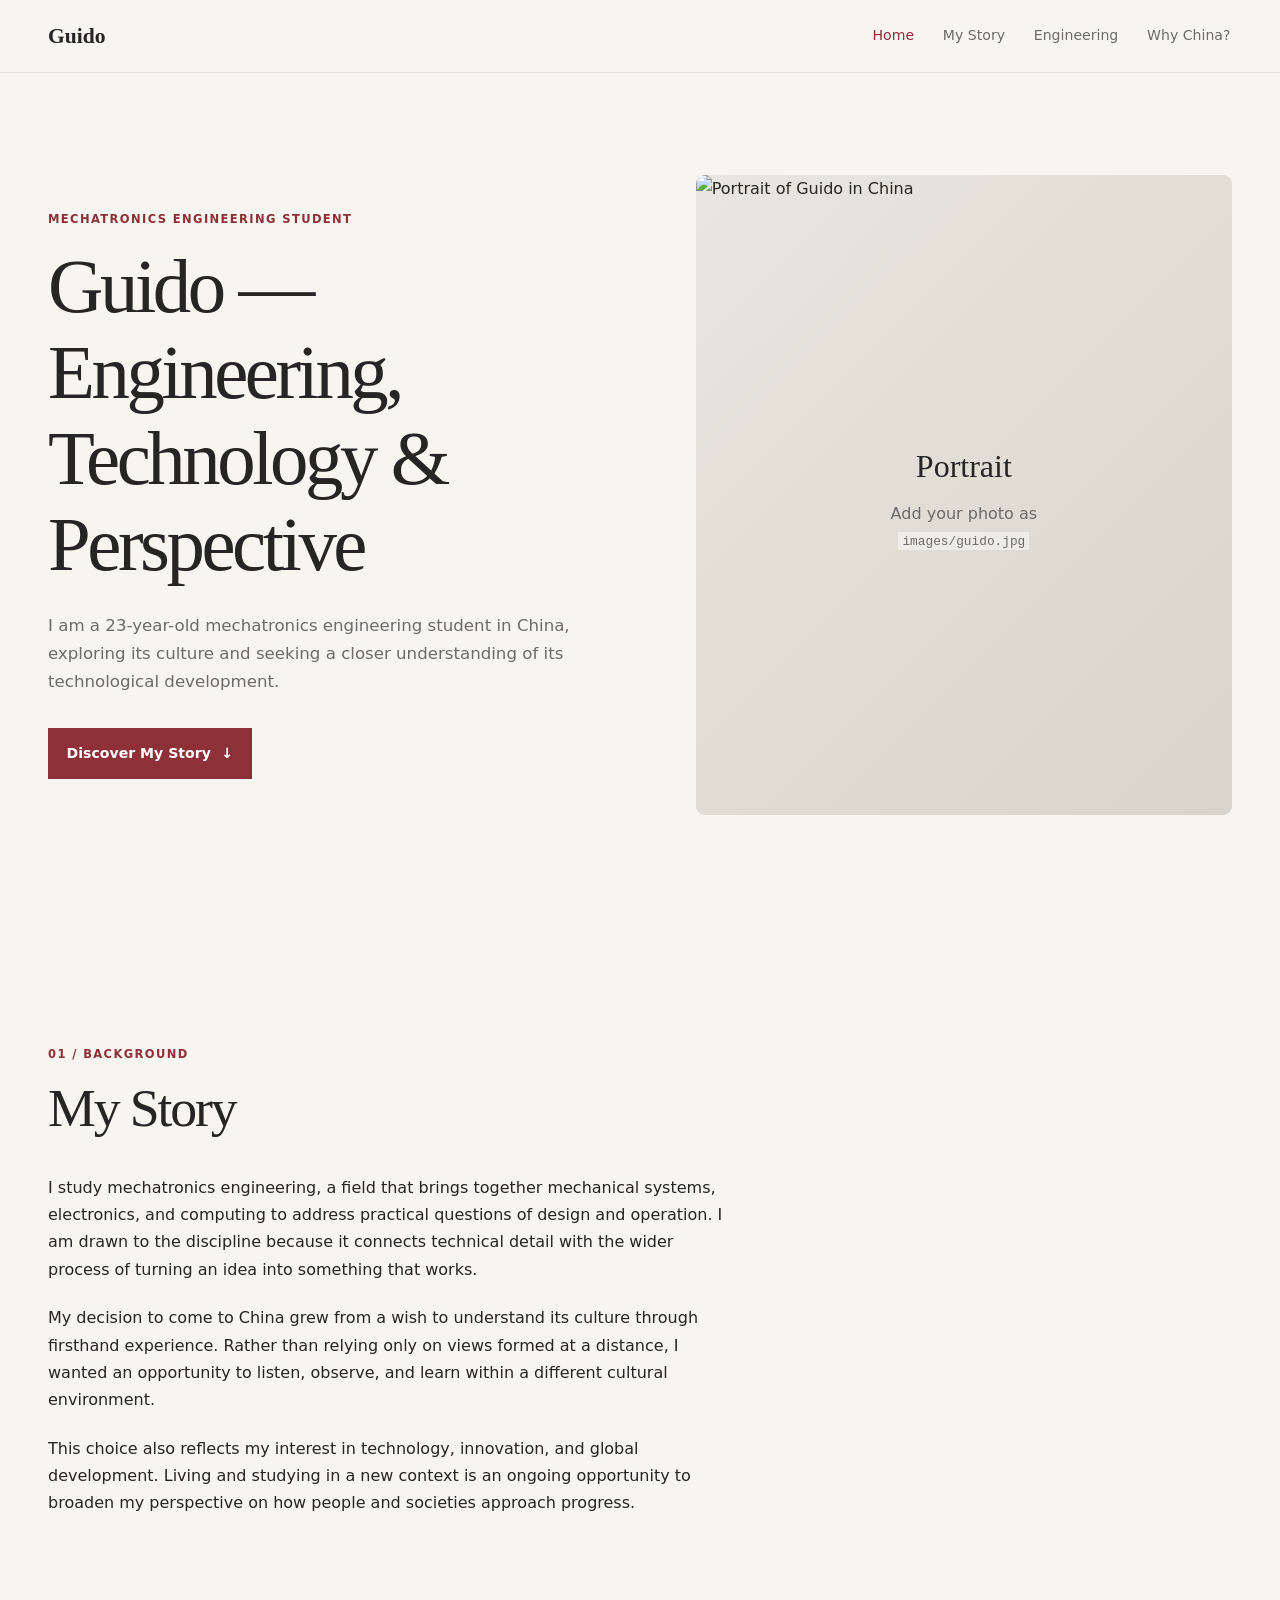
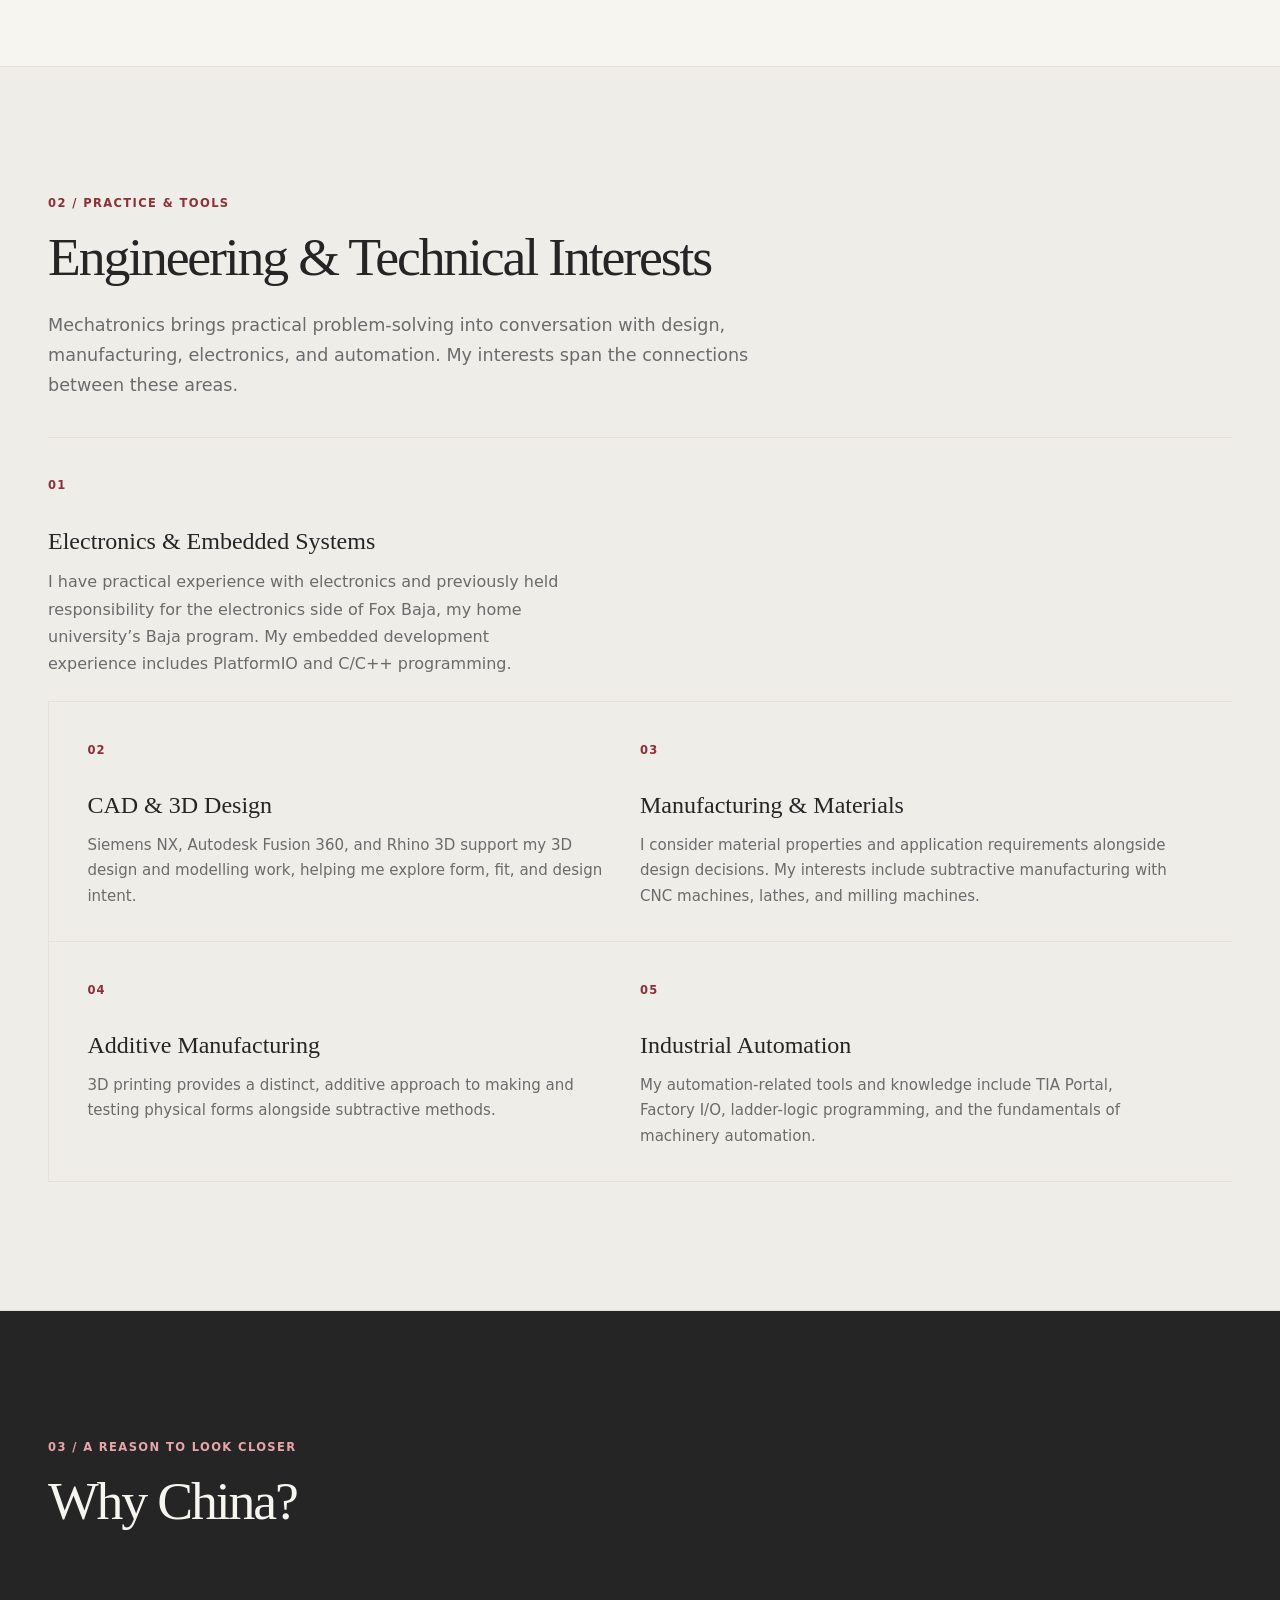
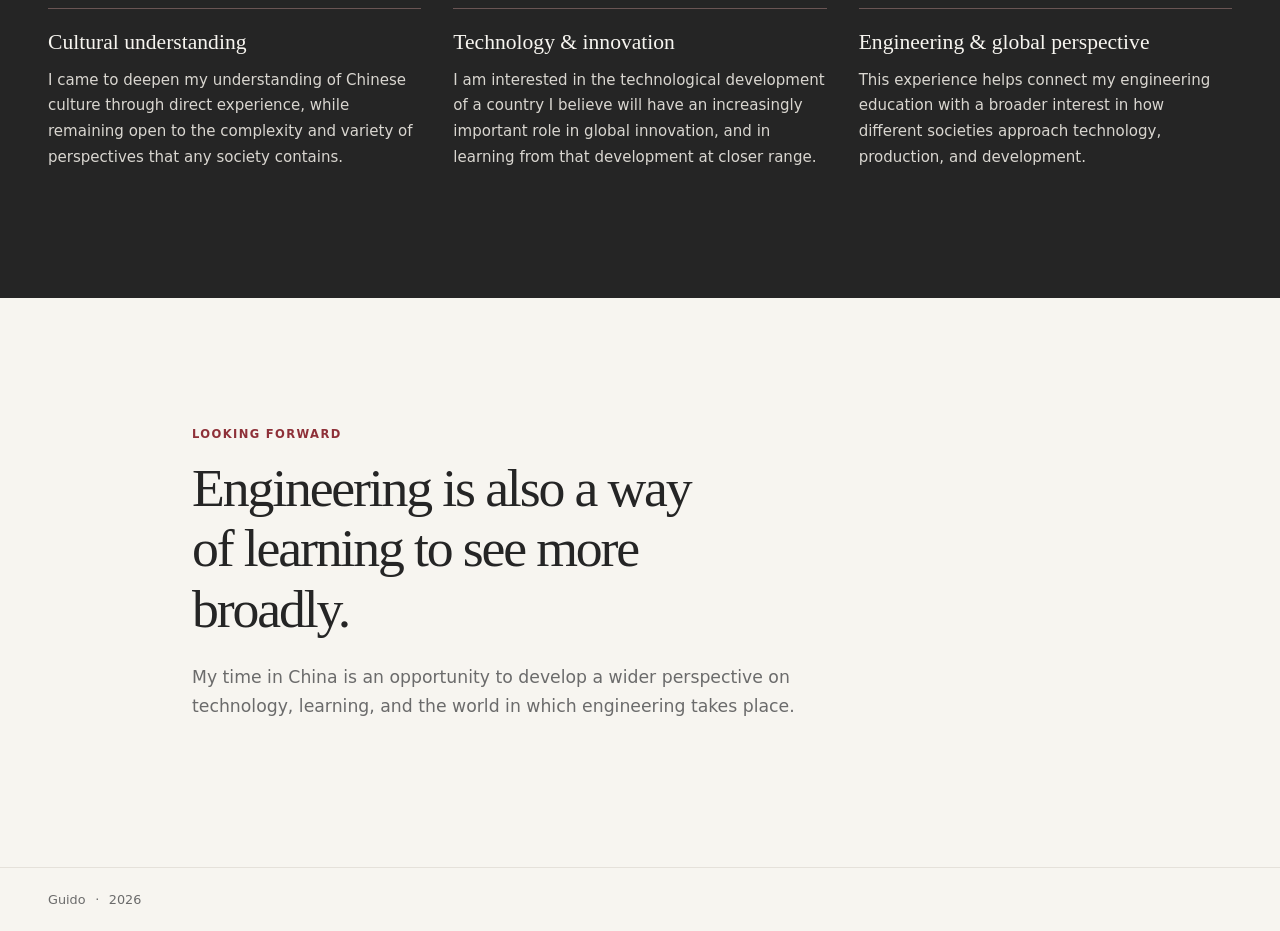
==== Complex/index.html @ f0634796 "adição do guiado" ====
<!doctype html>
<html lang="en">
  <head>
    <meta charset="UTF-8" />
    <meta name="viewport" content="width=device-width, initial-scale=1.0" />
    <meta name="description" content="Guido's personal website: engineering, technology, and perspective." />
    <title>Guido — Engineering, Technology &amp; Perspective</title>
    <link rel="stylesheet" href="style.css" />
  </head>
  <body>
    <a class="skip-link" href="#main-content">Skip to main content</a>

    <header class="site-header">
      <nav class="nav container" aria-label="Main navigation">
        <a class="brand" href="#home" aria-label="Guido — home">Guido</a>
        <button class="menu-toggle" type="button" aria-expanded="false" aria-controls="primary-menu">
          <span class="menu-toggle__label">Menu</span>
          <span class="menu-toggle__icon" aria-hidden="true"></span>
        </button>
        <ul class="nav-links" id="primary-menu">
          <li><a href="#home">Home</a></li>
          <li><a href="#my-story">My Story</a></li>
          <li><a href="#engineering">Engineering</a></li>
          <li><a href="#why-china">Why China?</a></li>
        </ul>
      </nav>
    </header>

    <main id="main-content">
      <section class="hero container" id="home" aria-labelledby="hero-title">
        <div class="hero__content">
          <p class="eyebrow">Mechatronics engineering student</p>
          <h1 id="hero-title">Guido — Engineering, Technology &amp; Perspective</h1>
          <p class="hero__intro">I am a 23-year-old mechatronics engineering student in China, exploring its culture and seeking a closer understanding of its technological development.</p>
          <a class="button" href="#my-story">Discover My Story <span aria-hidden="true">↓</span></a>
        </div>
        <div class="portrait-frame">
          <!-- INSERT YOUR PHOTO HERE: Save your photograph as images/guido.jpg -->
          <img class="portrait" src="images/guido.jpg" alt="Portrait of Guido in China" />
          <div class="portrait-placeholder" aria-hidden="true">
            <span>Portrait</span>
            <p>Add your photo as<br /><code>images/guido.jpg</code></p>
          </div>
        </div>
      </section>

      <section class="section container reveal" id="my-story" aria-labelledby="story-title">
        <div class="section-heading">
          <p class="eyebrow">01 / Background</p>
          <h2 id="story-title">My Story</h2>
        </div>
        <div class="prose">
          <p>I study mechatronics engineering, a field that brings together mechanical systems, electronics, and computing to address practical questions of design and operation. I am drawn to the discipline because it connects technical detail with the wider process of turning an idea into something that works.</p>
          <p>My decision to come to China grew from a wish to understand its culture through firsthand experience. Rather than relying only on views formed at a distance, I wanted an opportunity to listen, observe, and learn within a different cultural environment.</p>
          <p>This choice also reflects my interest in technology, innovation, and global development. Living and studying in a new context is an ongoing opportunity to broaden my perspective on how people and societies approach progress.</p>
        </div>
      </section>

      <section class="section section--engineering" id="engineering" aria-labelledby="engineering-title">
        <div class="container reveal">
          <div class="section-heading section-heading--wide">
            <p class="eyebrow">02 / Practice &amp; tools</p>
            <h2 id="engineering-title">Engineering &amp; Technical Interests</h2>
            <p class="section-lede">Mechatronics brings practical problem-solving into conversation with design, manufacturing, electronics, and automation. My interests span the connections between these areas.</p>
          </div>
          <div class="skills-grid">
            <article class="skill-block skill-block--featured">
              <p class="skill-number">01</p>
              <h3>Electronics &amp; Embedded Systems</h3>
              <p>I have practical experience with electronics and previously held responsibility for the electronics side of Fox Baja, my home university’s Baja program. My embedded development experience includes PlatformIO and C/C++ programming.</p>
            </article>
            <article class="skill-block">
              <p class="skill-number">02</p>
              <h3>CAD &amp; 3D Design</h3>
              <p>Siemens NX, Autodesk Fusion 360, and Rhino 3D support my 3D design and modelling work, helping me explore form, fit, and design intent.</p>
            </article>
            <article class="skill-block">
              <p class="skill-number">03</p>
              <h3>Manufacturing &amp; Materials</h3>
              <p>I consider material properties and application requirements alongside design decisions. My interests include subtractive manufacturing with CNC machines, lathes, and milling machines.</p>
            </article>
            <article class="skill-block">
              <p class="skill-number">04</p>
              <h3>Additive Manufacturing</h3>
              <p>3D printing provides a distinct, additive approach to making and testing physical forms alongside subtractive methods.</p>
            </article>
            <article class="skill-block">
              <p class="skill-number">05</p>
              <h3>Industrial Automation</h3>
              <p>My automation-related tools and knowledge include TIA Portal, Factory I/O, ladder-logic programming, and the fundamentals of machinery automation.</p>
            </article>
          </div>
        </div>
      </section>

      <section class="section section--china" id="why-china" aria-labelledby="china-title">
        <div class="container reveal">
          <div class="section-heading section-heading--wide">
            <p class="eyebrow">03 / A reason to look closer</p>
            <h2 id="china-title">Why China?</h2>
          </div>
          <div class="perspective-grid">
            <article>
              <h3>Cultural understanding</h3>
              <p>I came to deepen my understanding of Chinese culture through direct experience, while remaining open to the complexity and variety of perspectives that any society contains.</p>
            </article>
            <article>
              <h3>Technology &amp; innovation</h3>
              <p>I am interested in the technological development of a country I believe will have an increasingly important role in global innovation, and in learning from that development at closer range.</p>
            </article>
            <article>
              <h3>Engineering &amp; global perspective</h3>
              <p>This experience helps connect my engineering education with a broader interest in how different societies approach technology, production, and development.</p>
            </article>
          </div>
        </div>
      </section>

      <section class="closing container reveal" aria-labelledby="closing-title">
        <p class="eyebrow">Looking forward</p>
        <h2 id="closing-title">Engineering is also a way of learning to see more broadly.</h2>
        <p>My time in China is an opportunity to develop a wider perspective on technology, learning, and the world in which engineering takes place.</p>
      </section>
    </main>

    <footer class="footer">
      <div class="container"><span>Guido</span><span aria-hidden="true">·</span><span id="current-year"></span></div>
    </footer>
    <script src="script.js"></script>
  </body>
</html>
---- Complex/style.css ----
:root {
  --off-white: #f7f5f0;
  --charcoal: #252525;
  --deep-red: #8e3038;
  --muted-grey: #6b6b6b;
  --light-grey: #e5e1da;
  --serif: Georgia, "Times New Roman", Times, serif;
  --sans: Inter, ui-sans-serif, system-ui, -apple-system, BlinkMacSystemFont, "Segoe UI", sans-serif;
  --container: 74rem;
  --header-height: 4.5rem;
}

* { box-sizing: border-box; }
html { scroll-behavior: smooth; }
body { margin: 0; background: var(--off-white); color: var(--charcoal); font-family: var(--sans); font-size: 1rem; line-height: 1.7; }
img { display: block; max-width: 100%; }
a { color: inherit; }
.container { width: min(var(--container), calc(100% - 3rem)); margin-inline: auto; }
.skip-link { position: fixed; z-index: 20; top: .75rem; left: .75rem; padding: .6rem .9rem; background: var(--charcoal); color: var(--off-white); transform: translateY(-180%); }
.skip-link:focus { transform: translateY(0); }

.site-header { position: sticky; z-index: 10; top: 0; min-height: var(--header-height); background: color-mix(in srgb, var(--off-white) 94%, transparent); border-bottom: 1px solid var(--light-grey); backdrop-filter: blur(8px); }
.nav { display: flex; align-items: center; justify-content: space-between; min-height: var(--header-height); gap: 1rem; }
.brand { font-family: var(--serif); font-size: 1.35rem; font-weight: 700; text-decoration: none; }
.nav-links { display: flex; align-items: center; gap: clamp(.6rem, 2vw, 1.7rem); margin: 0; padding: 0; list-style: none; }
.nav-links a { display: block; padding: .5rem .1rem; color: var(--muted-grey); font-size: .88rem; text-decoration: none; transition: color 160ms ease; }
.nav-links a:hover, .nav-links a[aria-current="page"] { color: var(--deep-red); }
.menu-toggle { display: none; border: 0; background: none; color: var(--charcoal); font: inherit; cursor: pointer; }
.menu-toggle__icon, .menu-toggle__icon::before, .menu-toggle__icon::after { display: block; width: 1.15rem; height: 1px; background: currentColor; content: ""; }
.menu-toggle__icon { position: relative; margin-left: .55rem; }.menu-toggle__icon::before { position: absolute; top: -.34rem; }.menu-toggle__icon::after { position: absolute; top: .34rem; }

h1, h2, h3, p { margin-top: 0; } h1, h2, h3 { font-weight: 400; line-height: 1.12; }
h1, h2 { font-family: var(--serif); } h1 { max-width: 11ch; margin-bottom: 1.5rem; font-size: clamp(2.7rem, 6vw, 5.3rem); letter-spacing: -.045em; } h2 { margin-bottom: 0; font-size: clamp(2.25rem, 4.2vw, 4rem); letter-spacing: -.04em; } h3 { margin-bottom: .85rem; font-family: var(--serif); font-size: 1.5rem; }
.eyebrow { margin-bottom: 1rem; color: var(--deep-red); font-size: .72rem; font-weight: 700; letter-spacing: .12em; line-height: 1.4; text-transform: uppercase; }
.hero { display: grid; grid-template-columns: minmax(0, 1.02fr) minmax(19rem, .98fr); align-items: center; gap: clamp(2.5rem, 7vw, 7rem); min-height: calc(100vh - var(--header-height)); padding-block: clamp(4rem, 8vw, 7rem); }
.hero__intro { max-width: 36rem; margin-bottom: 2rem; color: var(--muted-grey); font-size: clamp(1rem, 1.3vw, 1.15rem); }
.button { display: inline-flex; align-items: center; gap: .65rem; padding: .78rem 1.1rem; border: 1px solid var(--deep-red); background: var(--deep-red); color: #fff; font-size: .88rem; font-weight: 700; text-decoration: none; transition: background 160ms ease, transform 160ms ease; }.button:hover { background: #70252c; transform: translateY(-2px); }
.portrait-frame { position: relative; min-height: clamp(25rem, 52vw, 40rem); overflow: hidden; border-radius: .6rem; background: #dedbd4; }
.portrait { position: relative; z-index: 1; width: 100%; height: 100%; min-height: inherit; object-fit: cover; }
.portrait-placeholder { position: absolute; inset: 0; display: grid; z-index: 0; place-content: center; text-align: center; color: var(--muted-grey); background: linear-gradient(135deg, #e9e6df, #d9d4cb); }.portrait-placeholder span { margin-bottom: .5rem; color: var(--charcoal); font-family: var(--serif); font-size: 2rem; }.portrait-placeholder p { margin: 0; line-height: 1.6; }.portrait-placeholder code { padding: .1rem .25rem; background: rgb(255 255 255 / .45); font-size: .8rem; }

.section, .closing { scroll-margin-top: calc(var(--header-height) + 1.5rem); padding-block: clamp(5rem, 10vw, 9rem); }.section-heading { margin-bottom: 2.25rem; }.section-heading--wide { max-width: 50rem; }.section-lede { max-width: 44rem; margin: 1.5rem 0 0; color: var(--muted-grey); font-size: 1.1rem; }.prose { max-width: 43rem; }.prose p { margin-bottom: 1.35rem; }
.section--engineering { border-block: 1px solid var(--light-grey); background: #efede8; }.skills-grid { display: grid; grid-template-columns: repeat(2, minmax(0, 1fr)); border-top: 1px solid var(--light-grey); }.skill-block { min-height: 15rem; padding: clamp(1.5rem, 3vw, 2.5rem) 1rem 1.5rem 0; border-bottom: 1px solid var(--light-grey); }.skill-block:nth-child(even) { padding-left: clamp(1.5rem, 3vw, 2.5rem); border-left: 1px solid var(--light-grey); }.skill-block p:last-child { max-width: 33rem; margin-bottom: 0; color: var(--muted-grey); font-size: .94rem; }.skill-number { margin-bottom: 2rem; color: var(--deep-red); font-size: .72rem; font-weight: 700; letter-spacing: .1em; }.skill-block--featured { grid-column: span 2; padding-right: 20%; }.skill-block--featured p:last-child { font-size: 1rem; }
.section--china { background: var(--charcoal); color: var(--off-white); }.section--china .eyebrow { color: #e8a5a9; }.perspective-grid { display: grid; grid-template-columns: repeat(3, 1fr); gap: 2rem; margin-top: clamp(3rem, 6vw, 5rem); }.perspective-grid article { border-top: 1px solid #6a5554; padding-top: 1.3rem; }.perspective-grid h3 { font-size: 1.35rem; }.perspective-grid p { margin-bottom: 0; color: #d9d6d0; font-size: .94rem; }
.closing { max-width: 56rem; }.closing h2 { max-width: 19ch; margin-bottom: 1.5rem; }.closing > p:last-child { max-width: 40rem; color: var(--muted-grey); font-size: 1.08rem; }.footer { border-top: 1px solid var(--light-grey); color: var(--muted-grey); font-size: .8rem; }.footer .container { display: flex; gap: .6rem; padding-block: 1.3rem; }
:focus-visible { outline: 3px solid var(--deep-red); outline-offset: 4px; }
.js .reveal { opacity: 0; transform: translateY(12px); }.js .reveal.is-visible { animation: enter .55s ease both; } @keyframes enter { from { opacity: 0; transform: translateY(12px); } to { opacity: 1; transform: translateY(0); } }
@media (prefers-reduced-motion: reduce) { html { scroll-behavior: auto; } *, *::before, *::after { animation-duration: .01ms !important; animation-iteration-count: 1 !important; transition-duration: .01ms !important; } }
@media (max-width: 700px) { :root { --header-height: 4rem; }.container { width: min(var(--container), calc(100% - 2rem)); }.menu-toggle { display: inline-flex; align-items: center; min-height: 2.75rem; padding: .5rem; font-size: .85rem; }.nav-links { position: absolute; top: calc(100% + 1px); right: 0; left: 0; display: none; flex-direction: column; align-items: stretch; gap: 0; padding: .5rem 1rem 1rem; border-bottom: 1px solid var(--light-grey); background: var(--off-white); }.nav-links.is-open { display: flex; }.nav-links a { min-height: 2.75rem; padding: .7rem 0; border-bottom: 1px solid var(--light-grey); }.hero { grid-template-columns: 1fr; gap: 2.5rem; min-height: auto; padding-top: 3.5rem; }.portrait-frame { min-height: min(125vw, 34rem); }.skills-grid, .perspective-grid { grid-template-columns: 1fr; }.skill-block, .skill-block--featured { grid-column: auto; min-height: auto; padding: 1.8rem 0; }.skill-block:nth-child(even) { padding-left: 0; border-left: 0; }.skill-number { margin-bottom: 1.25rem; }.perspective-grid { gap: 2.25rem; }.section, .closing { padding-block: 4.5rem; } }
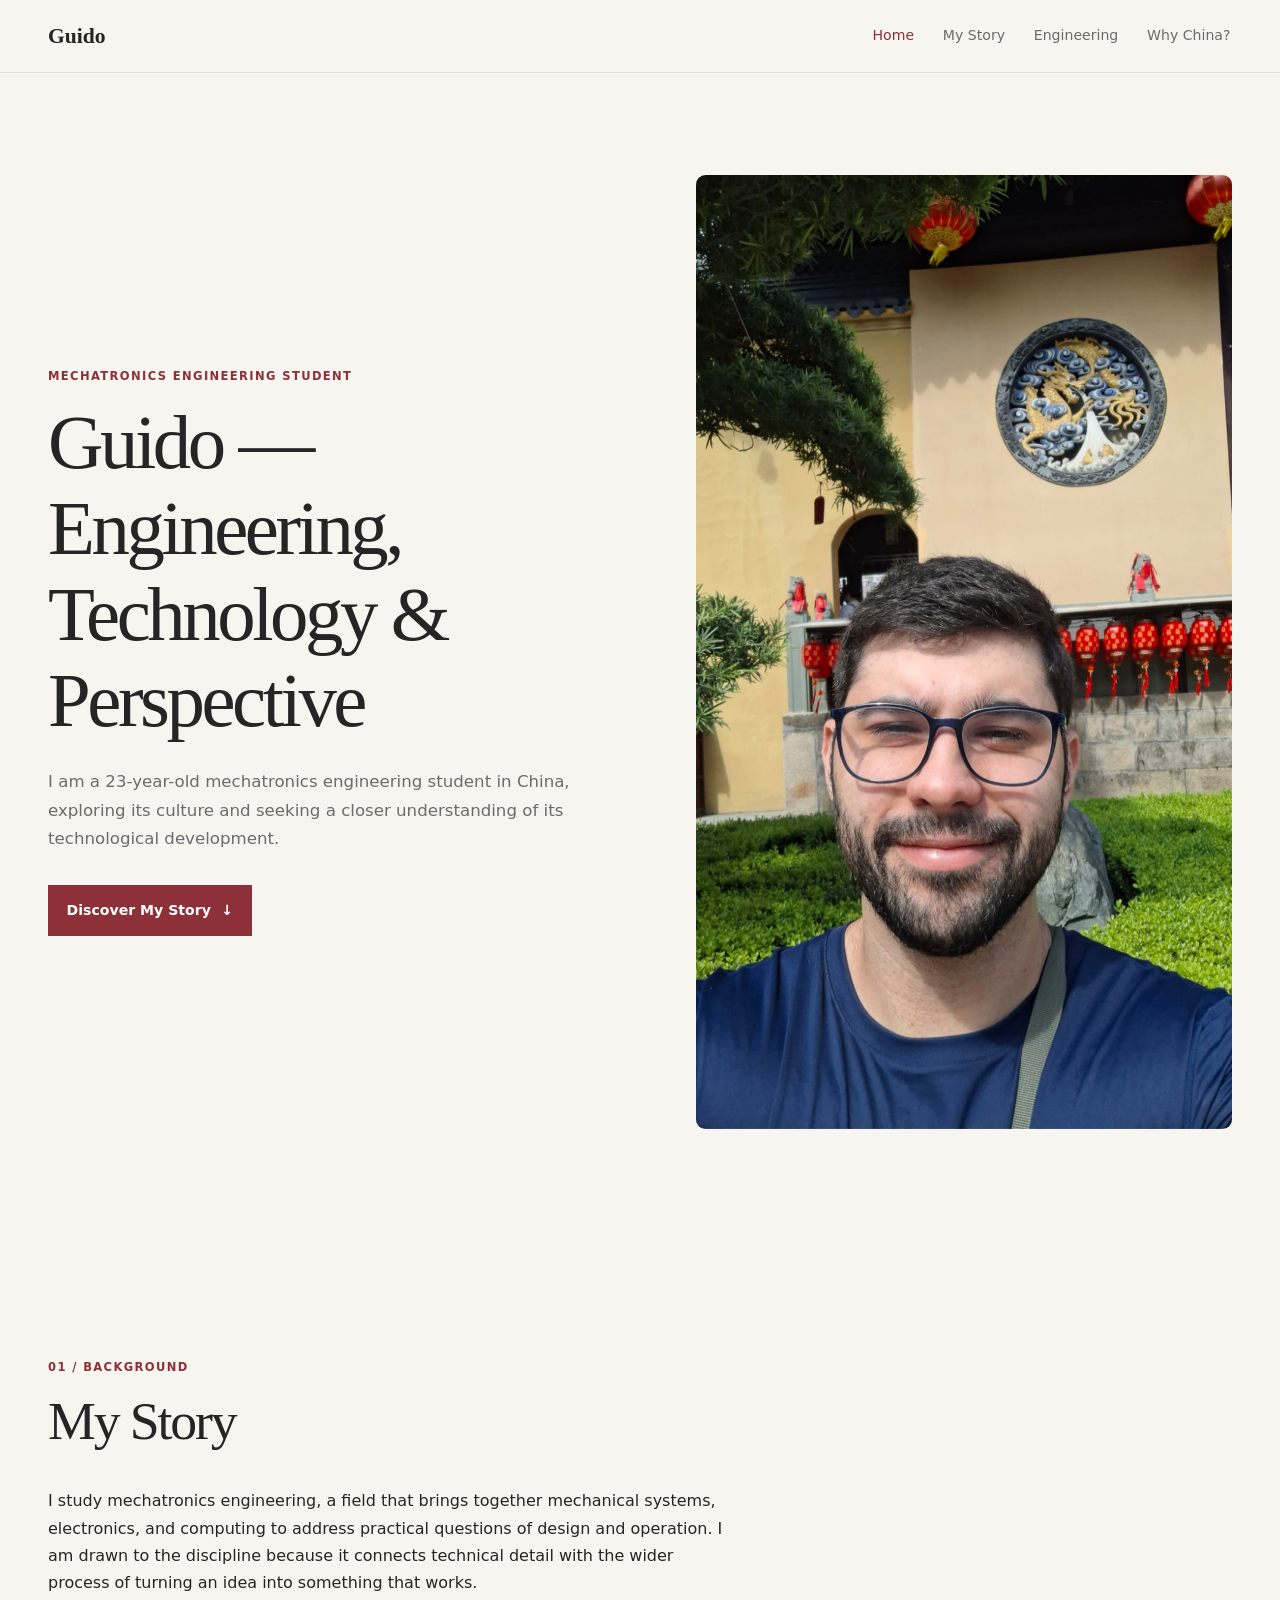
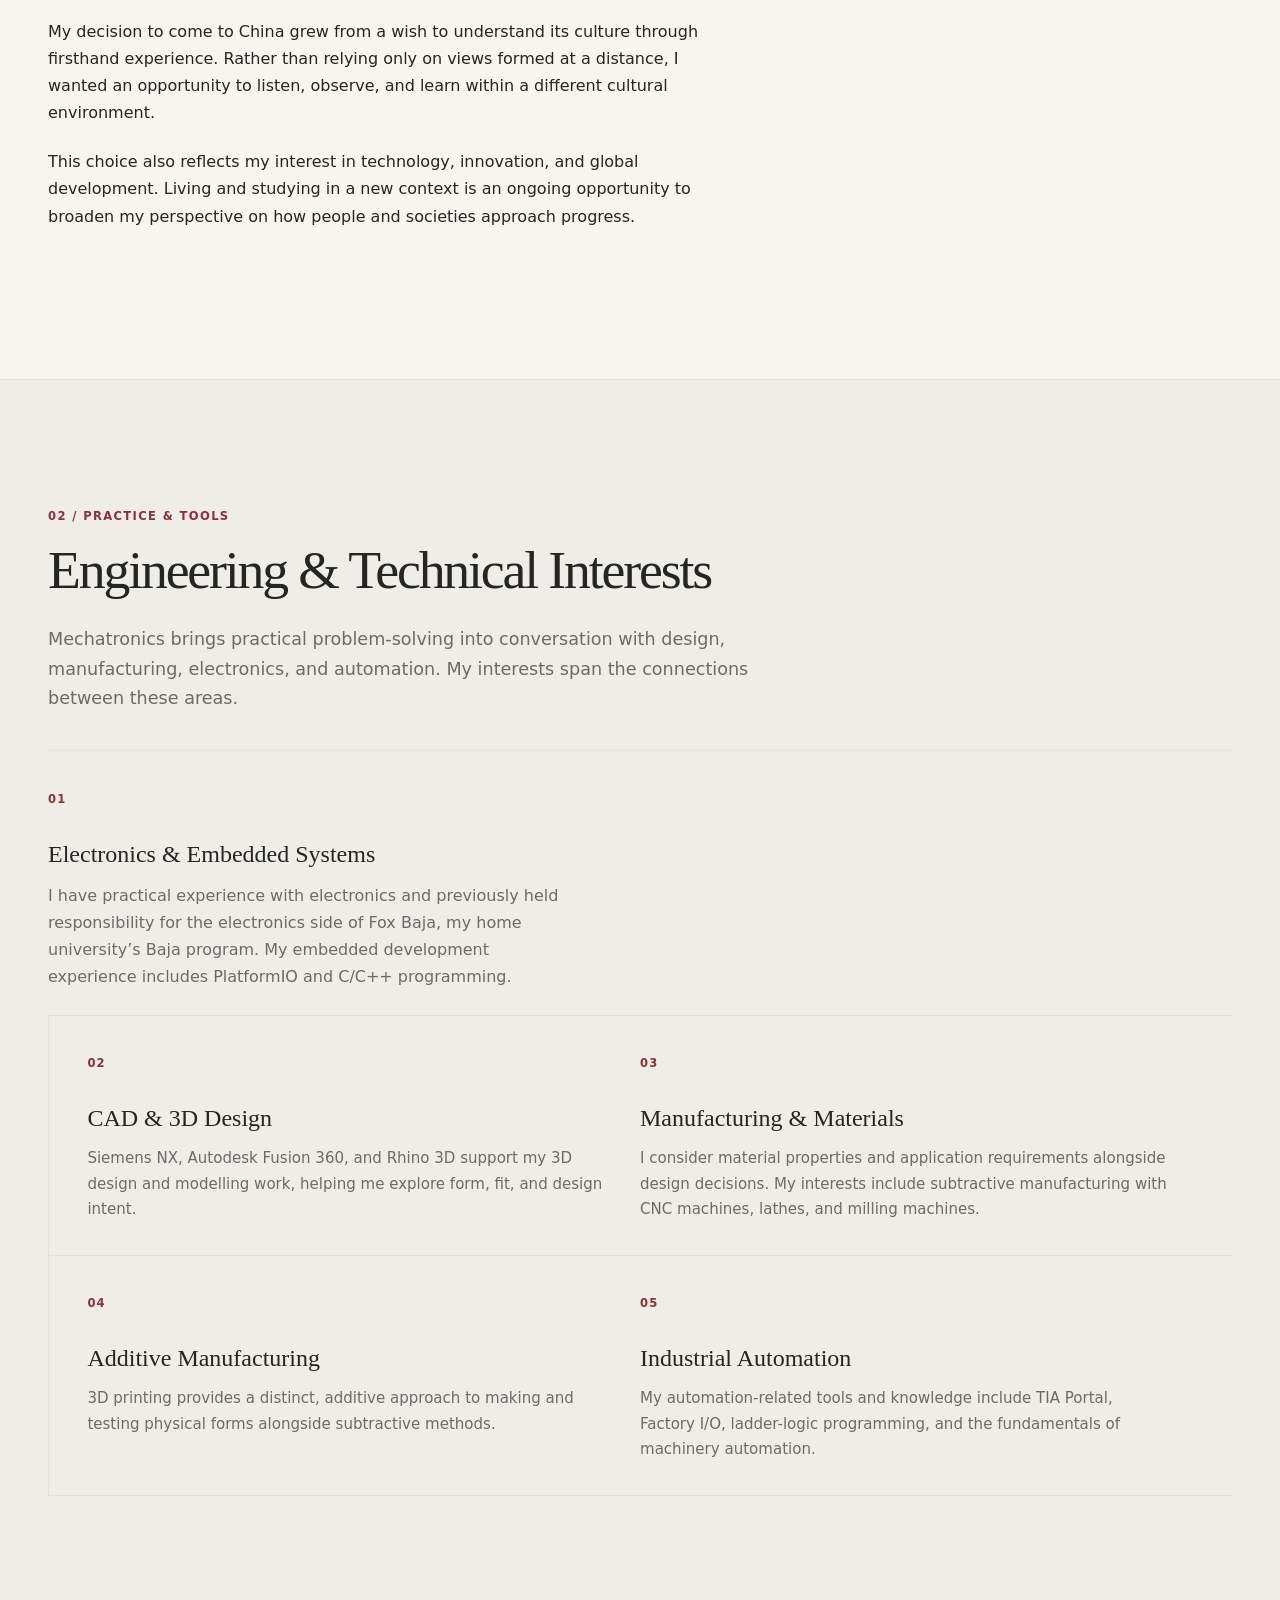
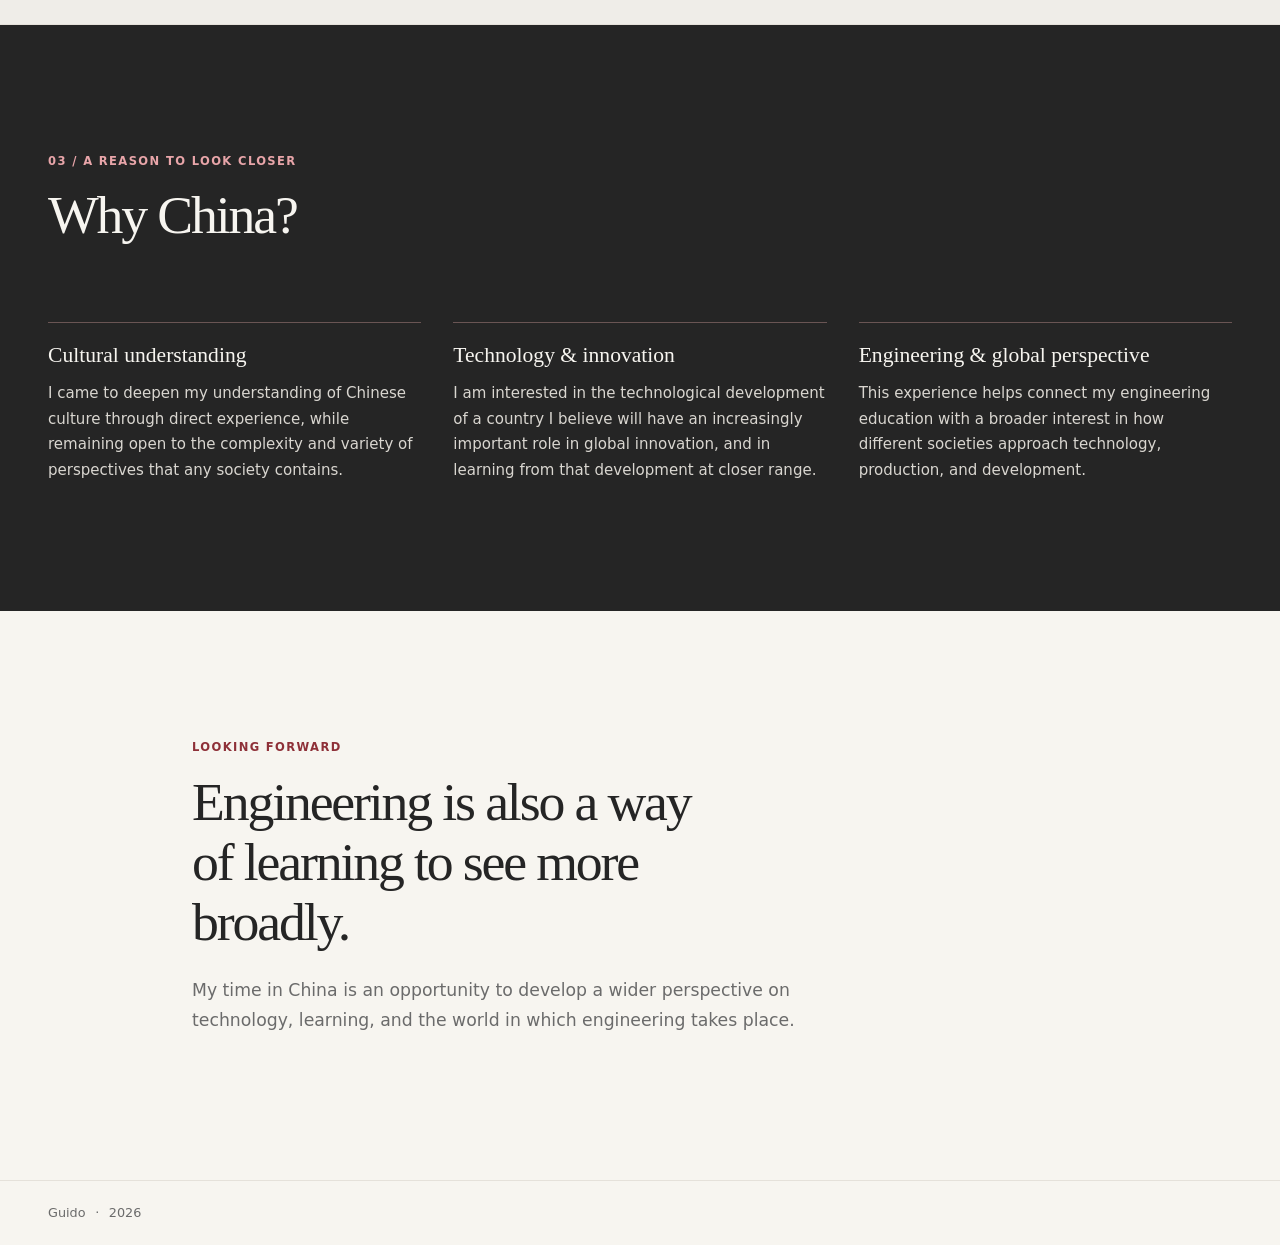
==== commit 8aa824d0: "changes so the sites exist" ====
--- a/Complex/index.html
+++ b/Complex/index.html
@@ -35,8 +35,8 @@
           <a class="button" href="#my-story">Discover My Story <span aria-hidden="true">↓</span></a>
         </div>
         <div class="portrait-frame">
-          <!-- INSERT YOUR PHOTO HERE: Save your photograph as images/guido.jpg -->
-          <img class="portrait" src="images/guido.jpg" alt="Portrait of Guido in China" />
+          <!-- The shared portrait is stored in the parent images folder. -->
+          <img class="portrait" src="../images/guido.jpg" alt="Portrait of Guido in China" />
           <div class="portrait-placeholder" aria-hidden="true">
             <span>Portrait</span>
             <p>Add your photo as<br /><code>images/guido.jpg</code></p>
